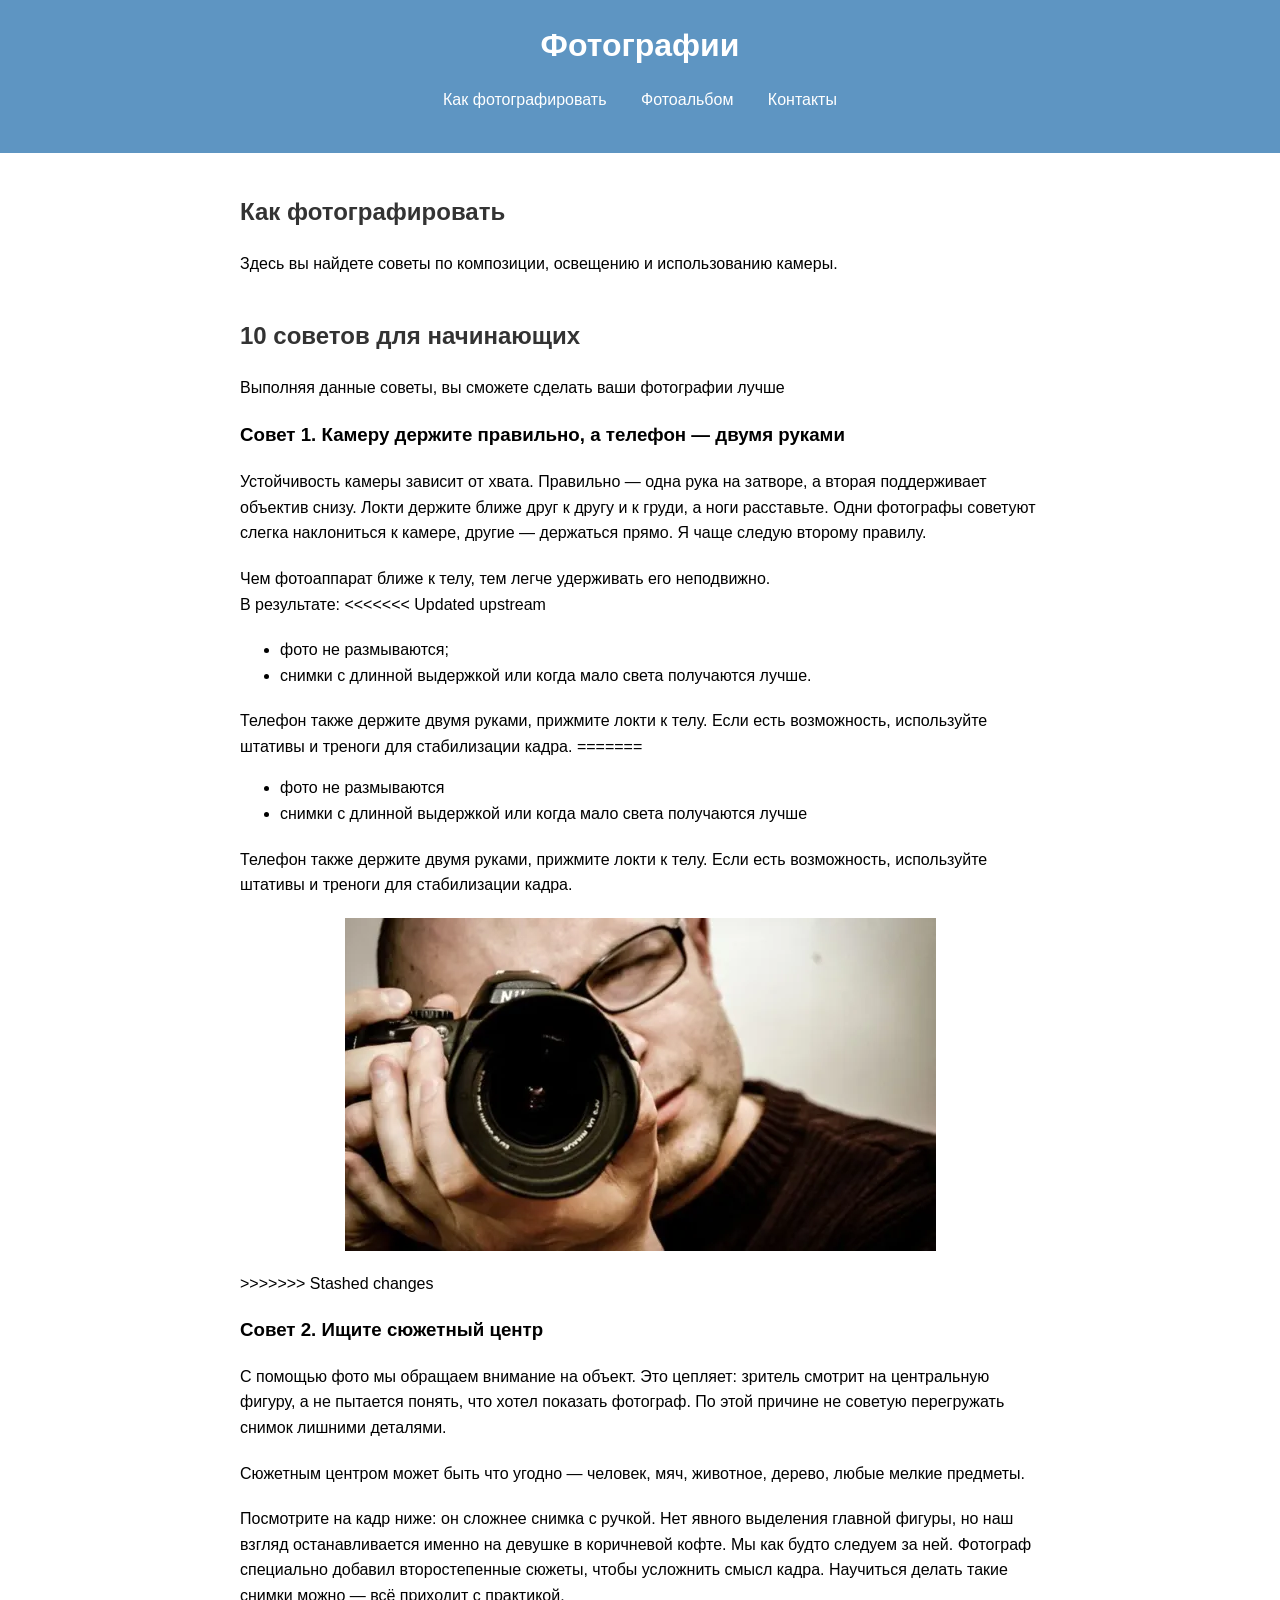
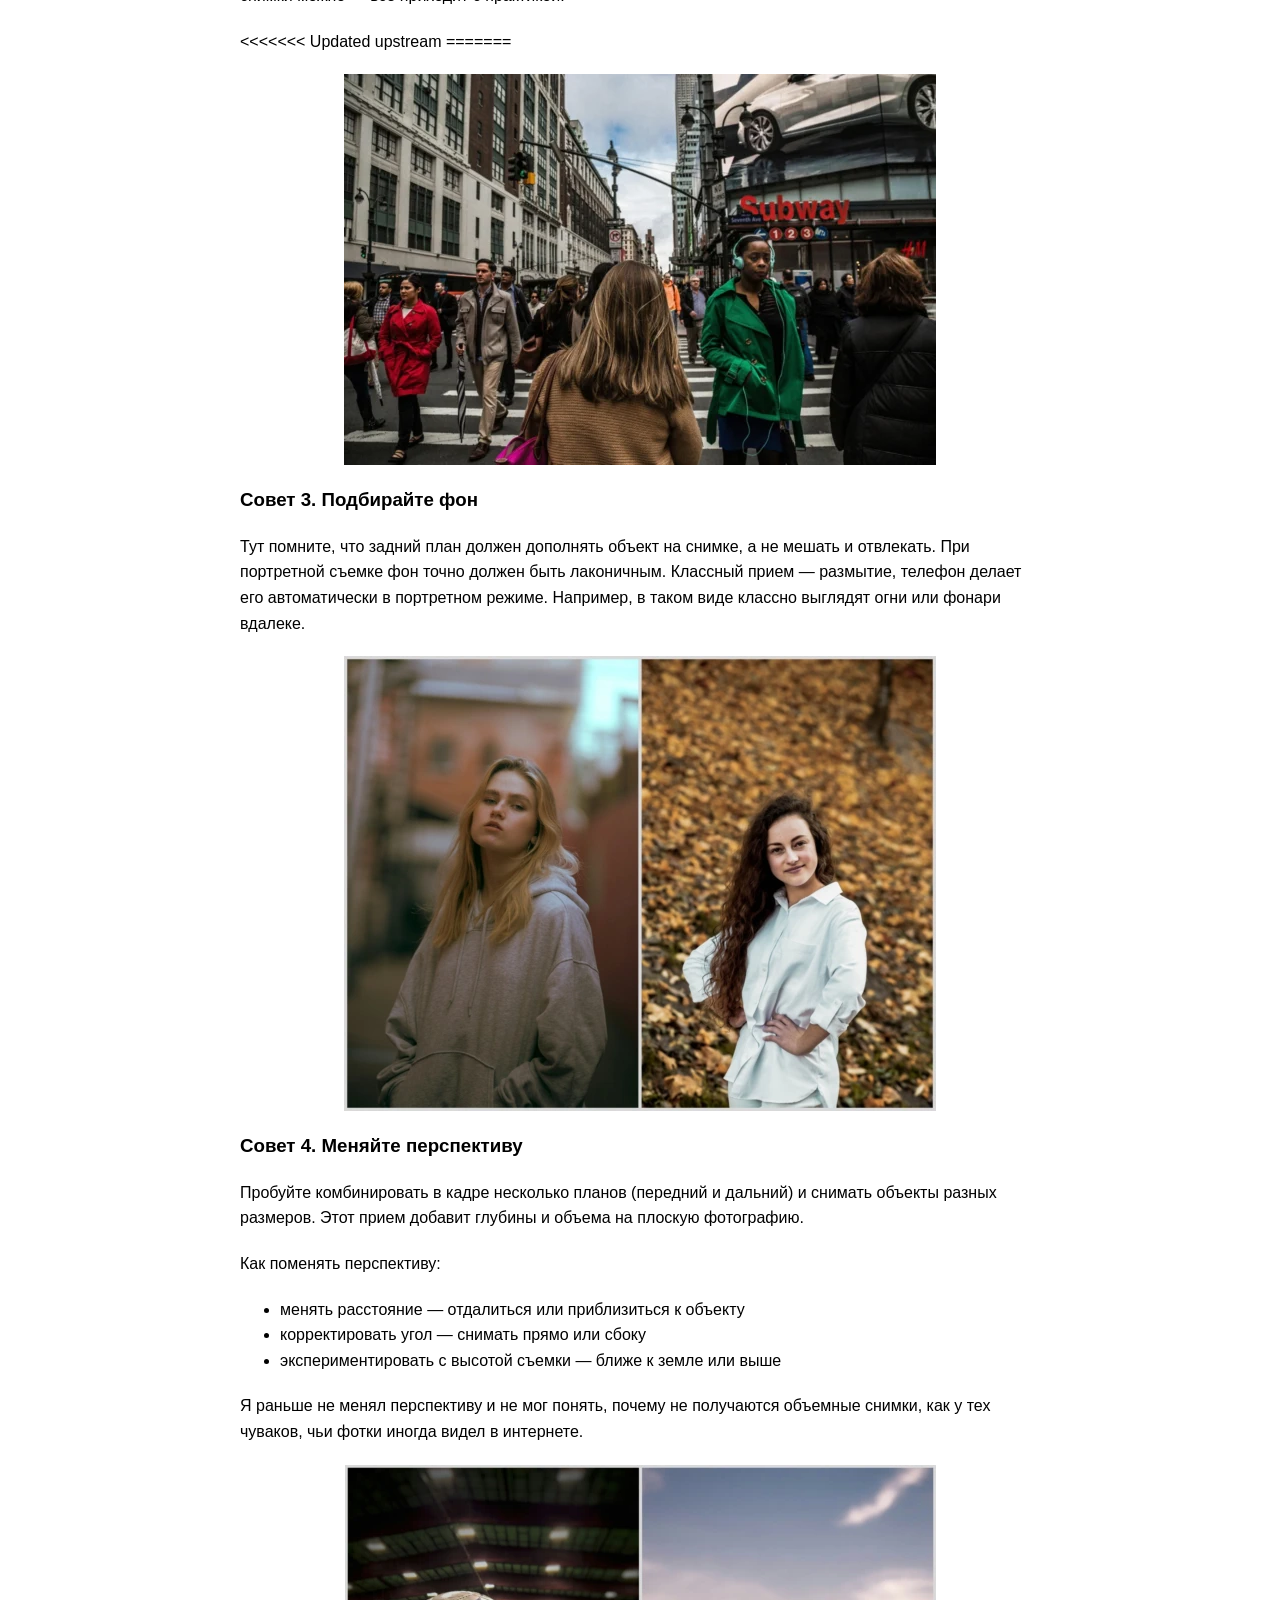
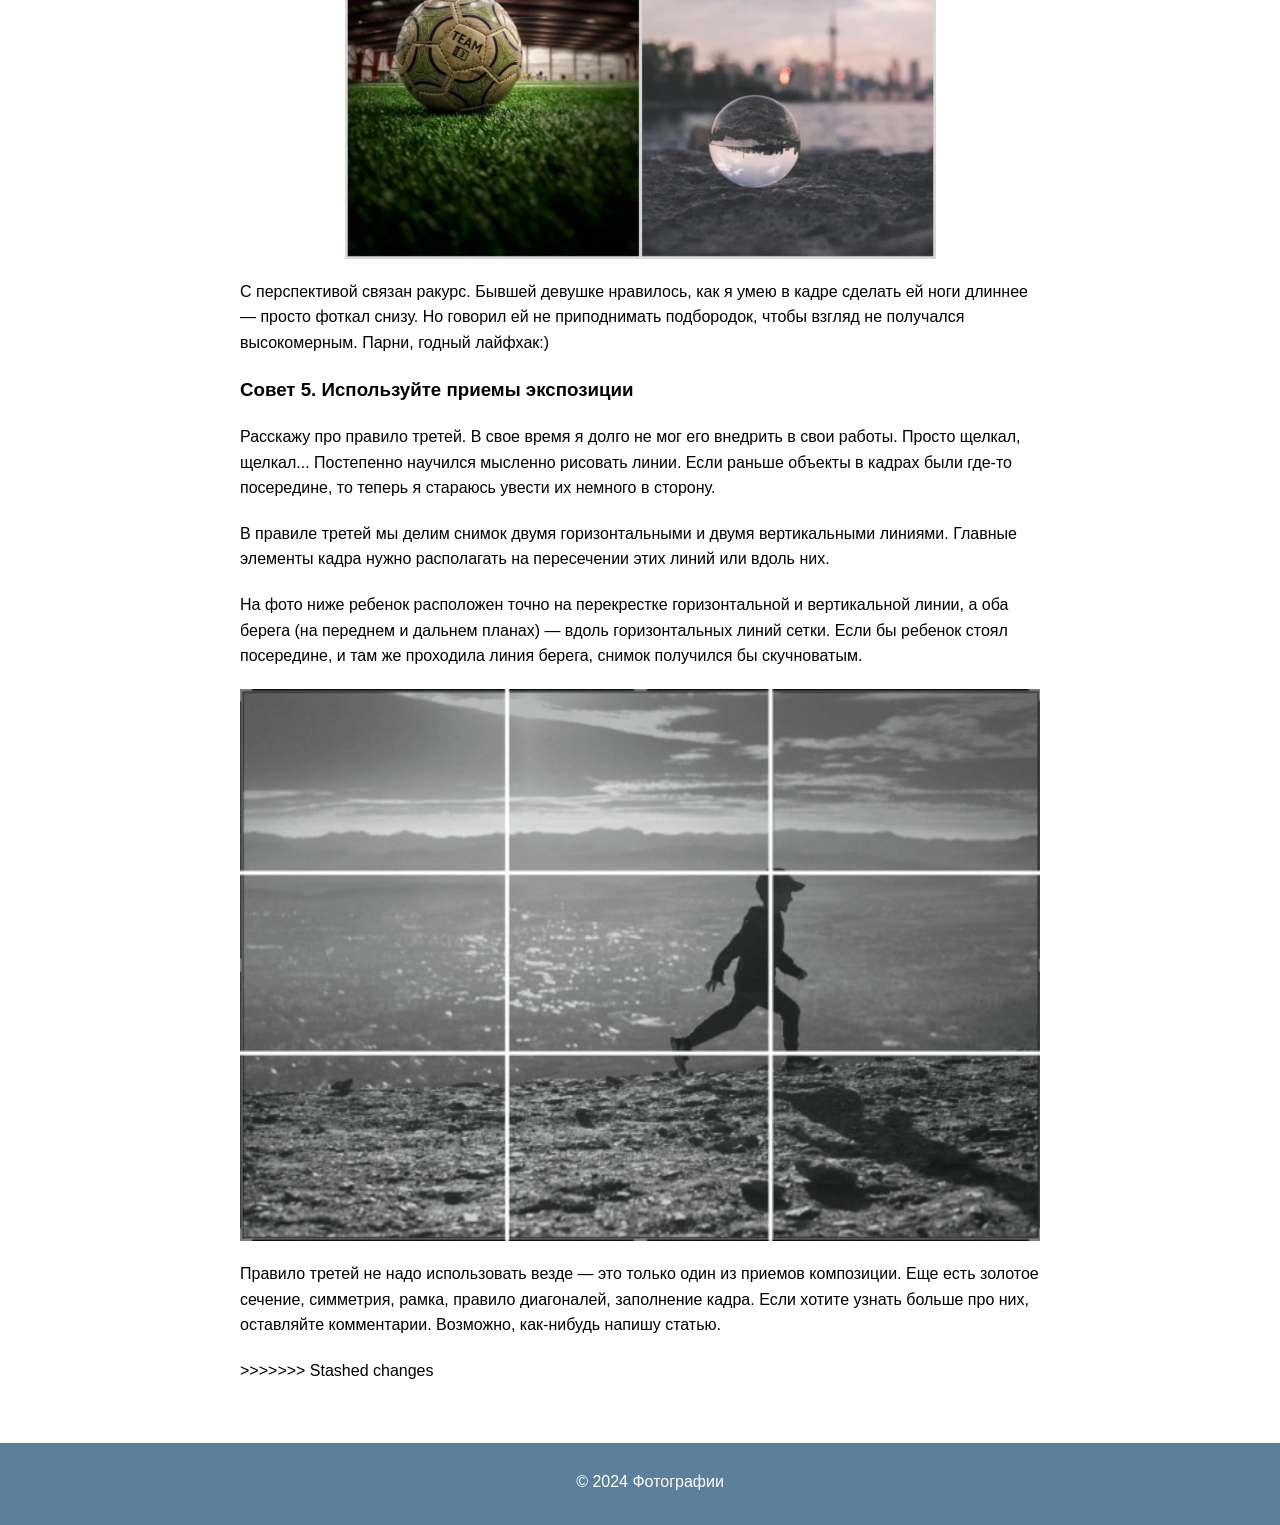
==== index.html @ bbebab8d "mnenevazhno" ====
<!DOCTYPE html>
<html lang="ru">
<head>
    <meta charset="UTF-8">
    <meta name="viewport" content="width=device-width, initial-scale=1.0">
    <title>Как фотографировать</title>
    <link rel="stylesheet" href="styles.css">
</head>
<body>
    <header>
        <h1>Фотографии</h1>
        <nav>
            <ul>
                <li><a href="index.html">Как фотографировать</a></li>
                <li><a href="photoalbum.html">Фотоальбом</a></li>
                <li><a href="contacts.html">Контакты</a></li>
            </ul>
        </nav>
    </header>
    <main>
        <section>
            <h2>Как фотографировать</h2>
            <p>Здесь вы найдете советы по композиции, освещению и использованию камеры.</p>
        </section>
        <section>
            <h2>10 советов для начинающих</h2>
            <p>Выполняя данные советы, вы сможете сделать ваши фотографии лучше</p>
            <h3>Совет 1. Камеру держите правильно, а телефон — двумя руками</h3>
            <p>Устойчивость камеры зависит от хвата. Правильно — одна рука на затворе, а вторая поддерживает объектив снизу. Локти держите ближе друг к другу и к груди, а ноги расставьте. Одни фотографы советуют слегка наклониться к камере, другие — держаться прямо. Я чаще следую второму правилу.</p>
            <p>Чем фотоаппарат ближе к телу, тем легче удерживать его неподвижно.
                <br>В результате:
<<<<<<< Updated upstream
            <ul><li>фото не размываются;</li>
                <li>снимки с длинной выдержкой или когда мало света получаются лучше.</li></ul>
                Телефон также держите двумя руками, прижмите локти к телу. Если есть возможность, используйте штативы и треноги для стабилизации кадра.
=======
            <ul>
                <li>фото не размываются</li>
                <li>снимки с длинной выдержкой или когда мало света получаются лучше</li>
            </ul>
            <p>Телефон также держите двумя руками, прижмите локти к телу. Если есть возможность, используйте штативы и треноги для стабилизации кадра.</p>
            <img src="img\advice1.webp" alt="фото 1">

>>>>>>> Stashed changes
            <h3>Совет 2. Ищите сюжетный центр</h3>
            <p>С помощью фото мы обращаем внимание на объект. Это цепляет: зритель смотрит на центральную фигуру, а не пытается понять, что хотел показать фотограф. По этой причине не советую перегружать снимок лишними деталями.</p>
            <p>Сюжетным центром может быть что угодно — человек, мяч, животное, дерево, любые мелкие предметы.</p>
            <p>Посмотрите на кадр ниже: он сложнее снимка с ручкой. Нет явного выделения главной фигуры, но наш взгляд останавливается именно на девушке в коричневой кофте. Мы как будто следуем за ней. Фотограф специально добавил второстепенные сюжеты, чтобы усложнить смысл кадра. Научиться делать такие снимки можно — всё приходит с практикой.</p>
<<<<<<< Updated upstream
=======
            <img src="img\advice2(2).webp" alt="фото 2(2)">

            <h3>Совет 3. Подбирайте фон</h3>
            <p>Тут помните, что задний план должен дополнять объект на снимке, а не мешать и отвлекать. При портретной съемке фон точно должен быть лаконичным. Классный прием — размытие, телефон делает его автоматически в портретном режиме. Например, в таком виде классно выглядят огни или фонари вдалеке.</p>
            <img src="img\advice3.webp" alt="фото 3">

            <h3>Совет 4. Меняйте перспективу</h3>
            <p>Пробуйте комбинировать в кадре несколько планов (передний и дальний) и снимать объекты разных размеров. Этот прием добавит глубины и объема на плоскую фотографию.</p>
            <p>Как поменять перспективу:</p>
            <ul>
                <li>менять расстояние — отдалиться или приблизиться к объекту</li>
                <li>корректировать угол — снимать прямо или сбоку</li>
                <li>экспериментировать с высотой съемки — ближе к земле или выше</li>
            </ul>
            <p>Я раньше не менял перспективу и не мог понять, почему не получаются объемные снимки, как у тех чуваков, чьи фотки иногда видел в интернете.</p>
            <img src="img\advice4.webp" alt="фото 4">
            <p>С перспективой связан ракурс. Бывшей девушке нравилось, как я умею в кадре сделать ей ноги длиннее — просто фоткал снизу. Но говорил ей не приподнимать подбородок, чтобы взгляд не получался высокомерным. Парни, годный лайфхак:)</p>

            <h3>Совет 5. Используйте приемы экспозиции</h3>
            <p>Расскажу про правило третей. В свое время я долго не мог его внедрить в свои работы. Просто щелкал, щелкал... Постепенно научился мысленно рисовать линии. Если раньше объекты в кадрах были где-то посередине, то теперь я стараюсь увести их немного в сторону.</p>
            <p>В правиле третей мы делим снимок двумя горизонтальными и двумя вертикальными линиями. Главные элементы кадра нужно располагать на пересечении этих линий или вдоль них.</p>
            <p>На фото ниже ребенок расположен точно на перекрестке горизонтальной и вертикальной линии, а оба берега (на переднем и дальнем планах) — вдоль горизонтальных линий сетки. Если бы ребенок стоял посередине, и там же проходила линия берега, снимок получился бы скучноватым.</p>
            <img src="img\advice5.webp" alt="фото 5" style="width:100%">
            <p>Правило третей не надо использовать везде — это только один из приемов композиции. Еще есть золотое сечение, симметрия, рамка, правило диагоналей, заполнение кадра. Если хотите узнать больше про них, оставляйте комментарии. Возможно, как-нибудь напишу статью.</p>
>>>>>>> Stashed changes
        </section>
    </main>
    <footer>
        <p>&copy; 2024 Фотографии</p>
    </footer>
    <noscript>
        <p>Пожалуйста, включите JavaScript для полной функциональности сайта.</p>
    </noscript>
</body>
</html>
---- styles.css ----
/* styles.css */

/* Общие стили */
body {
    font-family: Arial, sans-serif;
    line-height: 1.6;
    margin: 0;
    padding: 0;
}

header {
    background-color: #5e95c2;
    color: #fff;
    padding: 20px;
    text-align: center;
}

header h1 {
    margin: 0;
}

nav ul {
    list-style: disc;
    padding: 0;
}

nav ul li {
    display: inline;
    margin: 0 15px;
}

nav ul li a {
    color: #fff;
    text-decoration: none;
}

main {
    padding: 20px;
    max-width: 800px;
    margin: 0 auto;
}

section {
    margin-bottom: 40px;
}

h2 {
    color: #333;
}

p {
    margin-bottom: 20px;
}

ul {
    list-style: disc;
    margin-bottom: 20px;
}

img {
    display: block;
    margin: 20px auto;
    max-width: 100%;
    height: auto;
}

footer {
    background-color: #5c7f9c;
    color: #fff;
    padding: 10px;
    text-align: center;
<<<<<<< Updated upstream
=======
    position: relative;
    bottom: 0;
    width: 100%;
    margin-top: auto;
>>>>>>> Stashed changes
}

/* Стили для страницы "Фотоальбом" */
.photo-gallery {
    display: flex;
    flex-wrap: wrap;
}

.photo-gallery img {
    width: 30%;
    margin: 1.66%;
    float: left; /* Использование float */
}

/* Адаптивные стили */
@media (max-width: 768px) {
        header {
        padding: 5px 0;
    }

    nav ul li {
        display: block;
        margin: 10px 0;
    }

    main {
        padding: 10px;
    }

    section {
        margin-bottom: 20px;
    }

    img {
        margin: 10px auto;
    }

    .photo-gallery img {
        width: 48%;
        margin: 1%;
    }
}

@media (max-width: 480px) {
    .photo-gallery img {
        width: 100%;
        margin: 0;
    }
}
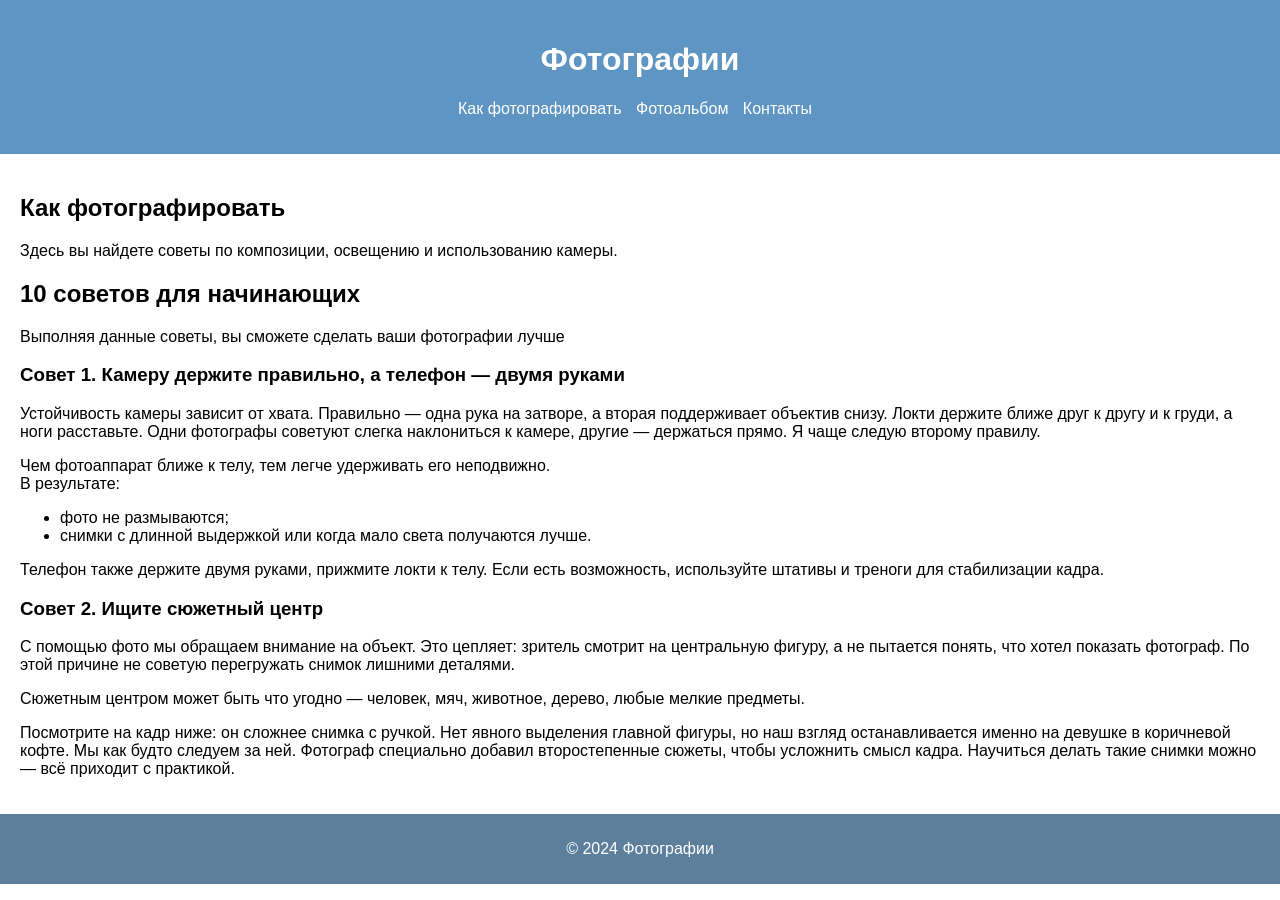
==== commit 2ae4e5cb: "Merge branch 'main2' of https://github.com/mooon33/webdz into main2" ====
--- a/index.html
+++ b/index.html
@@ -29,50 +29,13 @@
             <p>Устойчивость камеры зависит от хвата. Правильно — одна рука на затворе, а вторая поддерживает объектив снизу. Локти держите ближе друг к другу и к груди, а ноги расставьте. Одни фотографы советуют слегка наклониться к камере, другие — держаться прямо. Я чаще следую второму правилу.</p>
             <p>Чем фотоаппарат ближе к телу, тем легче удерживать его неподвижно.
                 <br>В результате:
-<<<<<<< Updated upstream
             <ul><li>фото не размываются;</li>
                 <li>снимки с длинной выдержкой или когда мало света получаются лучше.</li></ul>
                 Телефон также держите двумя руками, прижмите локти к телу. Если есть возможность, используйте штативы и треноги для стабилизации кадра.
-=======
-            <ul>
-                <li>фото не размываются</li>
-                <li>снимки с длинной выдержкой или когда мало света получаются лучше</li>
-            </ul>
-            <p>Телефон также держите двумя руками, прижмите локти к телу. Если есть возможность, используйте штативы и треноги для стабилизации кадра.</p>
-            <img src="img\advice1.webp" alt="фото 1">
-
->>>>>>> Stashed changes
             <h3>Совет 2. Ищите сюжетный центр</h3>
             <p>С помощью фото мы обращаем внимание на объект. Это цепляет: зритель смотрит на центральную фигуру, а не пытается понять, что хотел показать фотограф. По этой причине не советую перегружать снимок лишними деталями.</p>
             <p>Сюжетным центром может быть что угодно — человек, мяч, животное, дерево, любые мелкие предметы.</p>
             <p>Посмотрите на кадр ниже: он сложнее снимка с ручкой. Нет явного выделения главной фигуры, но наш взгляд останавливается именно на девушке в коричневой кофте. Мы как будто следуем за ней. Фотограф специально добавил второстепенные сюжеты, чтобы усложнить смысл кадра. Научиться делать такие снимки можно — всё приходит с практикой.</p>
-<<<<<<< Updated upstream
-=======
-            <img src="img\advice2(2).webp" alt="фото 2(2)">
-
-            <h3>Совет 3. Подбирайте фон</h3>
-            <p>Тут помните, что задний план должен дополнять объект на снимке, а не мешать и отвлекать. При портретной съемке фон точно должен быть лаконичным. Классный прием — размытие, телефон делает его автоматически в портретном режиме. Например, в таком виде классно выглядят огни или фонари вдалеке.</p>
-            <img src="img\advice3.webp" alt="фото 3">
-
-            <h3>Совет 4. Меняйте перспективу</h3>
-            <p>Пробуйте комбинировать в кадре несколько планов (передний и дальний) и снимать объекты разных размеров. Этот прием добавит глубины и объема на плоскую фотографию.</p>
-            <p>Как поменять перспективу:</p>
-            <ul>
-                <li>менять расстояние — отдалиться или приблизиться к объекту</li>
-                <li>корректировать угол — снимать прямо или сбоку</li>
-                <li>экспериментировать с высотой съемки — ближе к земле или выше</li>
-            </ul>
-            <p>Я раньше не менял перспективу и не мог понять, почему не получаются объемные снимки, как у тех чуваков, чьи фотки иногда видел в интернете.</p>
-            <img src="img\advice4.webp" alt="фото 4">
-            <p>С перспективой связан ракурс. Бывшей девушке нравилось, как я умею в кадре сделать ей ноги длиннее — просто фоткал снизу. Но говорил ей не приподнимать подбородок, чтобы взгляд не получался высокомерным. Парни, годный лайфхак:)</p>
-
-            <h3>Совет 5. Используйте приемы экспозиции</h3>
-            <p>Расскажу про правило третей. В свое время я долго не мог его внедрить в свои работы. Просто щелкал, щелкал... Постепенно научился мысленно рисовать линии. Если раньше объекты в кадрах были где-то посередине, то теперь я стараюсь увести их немного в сторону.</p>
-            <p>В правиле третей мы делим снимок двумя горизонтальными и двумя вертикальными линиями. Главные элементы кадра нужно располагать на пересечении этих линий или вдоль них.</p>
-            <p>На фото ниже ребенок расположен точно на перекрестке горизонтальной и вертикальной линии, а оба берега (на переднем и дальнем планах) — вдоль горизонтальных линий сетки. Если бы ребенок стоял посередине, и там же проходила линия берега, снимок получился бы скучноватым.</p>
-            <img src="img\advice5.webp" alt="фото 5" style="width:100%">
-            <p>Правило третей не надо использовать везде — это только один из приемов композиции. Еще есть золотое сечение, симметрия, рамка, правило диагоналей, заполнение кадра. Если хотите узнать больше про них, оставляйте комментарии. Возможно, как-нибудь напишу статью.</p>
->>>>>>> Stashed changes
         </section>
     </main>
     <footer>
--- a/styles.css
+++ b/styles.css
@@ -3,7 +3,6 @@
 /* Общие стили */
 body {
     font-family: Arial, sans-serif;
-    line-height: 1.6;
     margin: 0;
     padding: 0;
 }
@@ -15,10 +14,6 @@
     text-align: center;
 }
 
-header h1 {
-    margin: 0;
-}
-
 nav ul {
     list-style: disc;
     padding: 0;
@@ -26,7 +21,7 @@
 
 nav ul li {
     display: inline;
-    margin: 0 15px;
+    margin-right: 10px;
 }
 
 nav ul li a {
@@ -36,32 +31,6 @@
 
 main {
     padding: 20px;
-    max-width: 800px;
-    margin: 0 auto;
-}
-
-section {
-    margin-bottom: 40px;
-}
-
-h2 {
-    color: #333;
-}
-
-p {
-    margin-bottom: 20px;
-}
-
-ul {
-    list-style: disc;
-    margin-bottom: 20px;
-}
-
-img {
-    display: block;
-    margin: 20px auto;
-    max-width: 100%;
-    height: auto;
 }
 
 footer {
@@ -69,13 +38,19 @@
     color: #fff;
     padding: 10px;
     text-align: center;
-<<<<<<< Updated upstream
-=======
-    position: relative;
-    bottom: 0;
-    width: 100%;
-    margin-top: auto;
->>>>>>> Stashed changes
+}
+
+/* Стили для страницы "Как фотографировать" */
+.composition-tips {
+    /* Добавьте стили для блока с советами по композиции */
+}
+
+.lighting-tips {
+    /* Добавьте стили для блока с советами по освещению */
+}
+
+.camera-tips {
+    /* Добавьте стили для блока с советами по использованию камеры */
 }
 
 /* Стили для страницы "Фотоальбом" */
@@ -90,29 +65,13 @@
     float: left; /* Использование float */
 }
 
+/* Стили для страницы "Контакты" */
+.contact-form {
+    /* Добавьте стили для формы контактов */
+}
+
 /* Адаптивные стили */
 @media (max-width: 768px) {
-        header {
-        padding: 5px 0;
-    }
-
-    nav ul li {
-        display: block;
-        margin: 10px 0;
-    }
-
-    main {
-        padding: 10px;
-    }
-
-    section {
-        margin-bottom: 20px;
-    }
-
-    img {
-        margin: 10px auto;
-    }
-
     .photo-gallery img {
         width: 48%;
         margin: 1%;
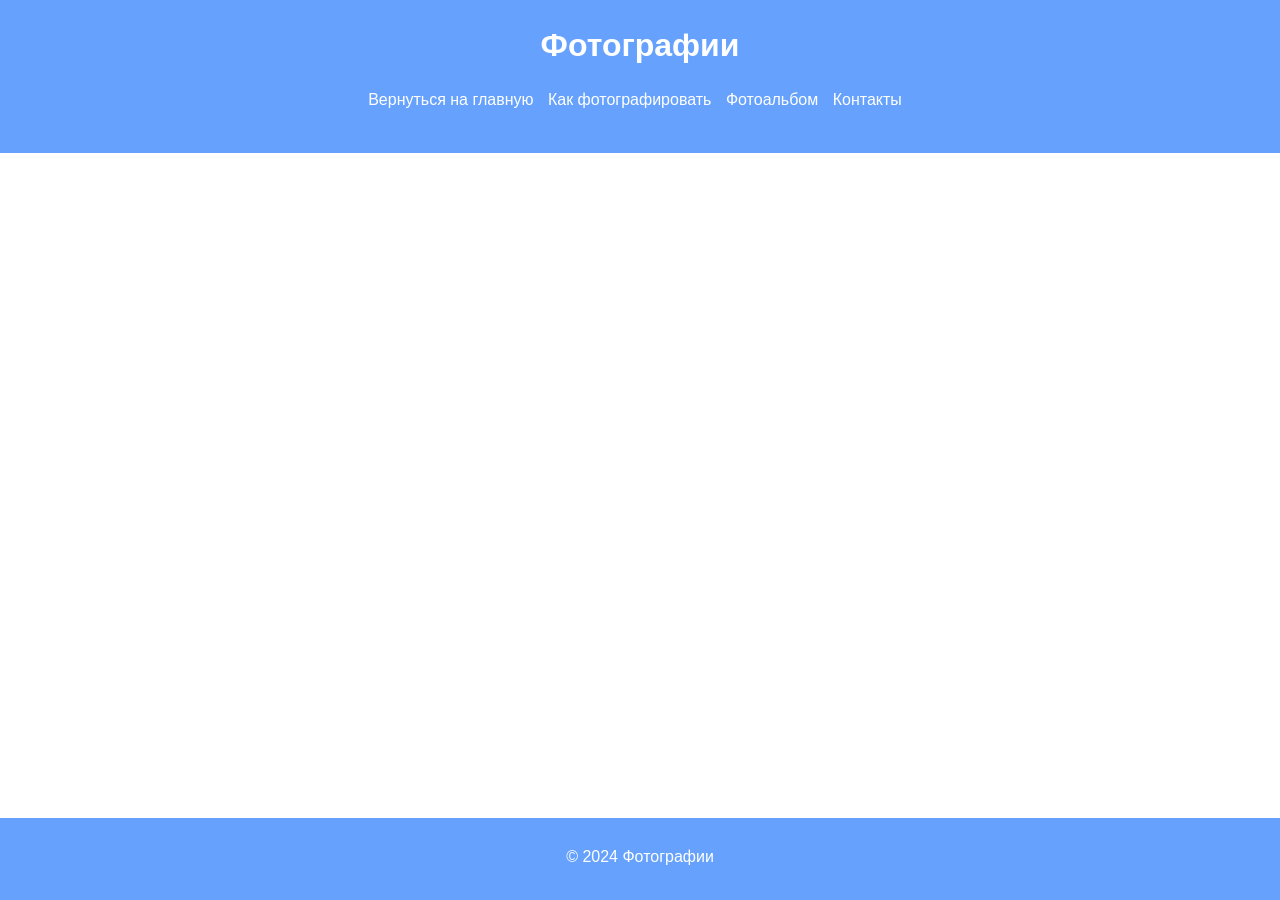
==== commit 092b95e0: "бары в пузике" ====
--- a/index.html
+++ b/index.html
@@ -5,44 +5,28 @@
     <meta name="viewport" content="width=device-width, initial-scale=1.0">
     <title>Как фотографировать</title>
     <link rel="stylesheet" href="styles.css">
+    <link rel="icon" type="image\png" href="img\icon.png">
 </head>
 <body>
     <header>
         <h1>Фотографии</h1>
         <nav>
             <ul>
-                <li><a href="index.html">Как фотографировать</a></li>
+                <li><a href="index.html">Вернуться на главную</a></li>
+                <li><a href="guide.html">Как фотографировать</a></li>
                 <li><a href="photoalbum.html">Фотоальбом</a></li>
                 <li><a href="contacts.html">Контакты</a></li>
             </ul>
         </nav>
     </header>
     <main>
-        <section>
-            <h2>Как фотографировать</h2>
-            <p>Здесь вы найдете советы по композиции, освещению и использованию камеры.</p>
-        </section>
-        <section>
-            <h2>10 советов для начинающих</h2>
-            <p>Выполняя данные советы, вы сможете сделать ваши фотографии лучше</p>
-            <h3>Совет 1. Камеру держите правильно, а телефон — двумя руками</h3>
-            <p>Устойчивость камеры зависит от хвата. Правильно — одна рука на затворе, а вторая поддерживает объектив снизу. Локти держите ближе друг к другу и к груди, а ноги расставьте. Одни фотографы советуют слегка наклониться к камере, другие — держаться прямо. Я чаще следую второму правилу.</p>
-            <p>Чем фотоаппарат ближе к телу, тем легче удерживать его неподвижно.
-                <br>В результате:
-            <ul><li>фото не размываются;</li>
-                <li>снимки с длинной выдержкой или когда мало света получаются лучше.</li></ul>
-                Телефон также держите двумя руками, прижмите локти к телу. Если есть возможность, используйте штативы и треноги для стабилизации кадра.
-            <h3>Совет 2. Ищите сюжетный центр</h3>
-            <p>С помощью фото мы обращаем внимание на объект. Это цепляет: зритель смотрит на центральную фигуру, а не пытается понять, что хотел показать фотограф. По этой причине не советую перегружать снимок лишними деталями.</p>
-            <p>Сюжетным центром может быть что угодно — человек, мяч, животное, дерево, любые мелкие предметы.</p>
-            <p>Посмотрите на кадр ниже: он сложнее снимка с ручкой. Нет явного выделения главной фигуры, но наш взгляд останавливается именно на девушке в коричневой кофте. Мы как будто следуем за ней. Фотограф специально добавил второстепенные сюжеты, чтобы усложнить смысл кадра. Научиться делать такие снимки можно — всё приходит с практикой.</p>
-        </section>
+        
     </main>
     <footer>
         <p>&copy; 2024 Фотографии</p>
     </footer>
     <noscript>
-        <p>Пожалуйста, включите JavaScript для полной функциональности сайта.</p>
+        <p>Пожалуйста, включите JavaScript</p>
     </noscript>
 </body>
 </html>
--- a/styles.css
+++ b/styles.css
@@ -1,19 +1,25 @@
-/* styles.css */
-
-/* Общие стили */
+
 body {
     font-family: Arial, sans-serif;
+    line-height: 1.6;
     margin: 0;
     padding: 0;
+    display: flex;
+    flex-direction: column;
+    min-height: 100vh;
 }
 
 header {
-    background-color: #5e95c2;
+    background-color: #66a2fd;
     color: #fff;
     padding: 20px;
     text-align: center;
 }
 
+header h1 {
+    margin: 0;
+}
+
 nav ul {
     list-style: disc;
     padding: 0;
@@ -31,29 +37,43 @@
 
 main {
     padding: 20px;
+    max-width: 800px;
+    margin: 0 auto;
+}
+
+section {
+    margin-bottom: 40px;
+}
+
+h2 {
+    color: #333;
+}
+
+p {
+    margin-bottom: 20px;
+}
+
+ul {
+    list-style: disc;
+    margin-bottom: 20px;
+}
+
+img {
+    display: block;
+    margin: 20px auto;
+    max-width: 100%;
+    height: auto;
 }
 
 footer {
-    background-color: #5c7f9c;
+    background-color: #66a2fd;
     color: #fff;
     padding: 10px;
     text-align: center;
-}
-
-/* Стили для страницы "Как фотографировать" */
-.composition-tips {
-    /* Добавьте стили для блока с советами по композиции */
-}
-
-.lighting-tips {
-    /* Добавьте стили для блока с советами по освещению */
-}
-
-.camera-tips {
-    /* Добавьте стили для блока с советами по использованию камеры */
-}
-
-/* Стили для страницы "Фотоальбом" */
+    bottom: 0;
+    position: relative;
+    margin-top: auto;
+}
 .photo-gallery {
     display: flex;
     flex-wrap: wrap;
@@ -62,16 +82,31 @@
 .photo-gallery img {
     width: 30%;
     margin: 1.66%;
-    float: left; /* Использование float */
-}
-
-/* Стили для страницы "Контакты" */
-.contact-form {
-    /* Добавьте стили для формы контактов */
-}
-
-/* Адаптивные стили */
+    float: left; 
+}
+
 @media (max-width: 768px) {
+    header {
+        padding: 5px 0;
+    }
+
+    nav ul li {
+        display: block;
+        margin: 10px 0;
+    }
+
+    main {
+        padding: 10px;
+    }
+
+    section {
+        margin-bottom: 20px;
+    }
+
+    img {
+        margin: 10px auto;
+    }
+
     .photo-gallery img {
         width: 48%;
         margin: 1%;
@@ -83,4 +118,91 @@
         width: 100%;
         margin: 0;
     }
+}
+* {box-sizing: border-box}
+body {
+    font-family: Verdana, sans-serif;
+    margin:0;
+}
+.mySlides {display: none}
+img {vertical-align: middle;}
+.slideshow-container {
+    max-width: 1000px;
+    position: relative;
+    margin: auto;
+}
+
+.prev, .next {
+    cursor: pointer;
+    position: absolute;
+    top: 50%;
+    width: auto;
+    padding: 16px;
+    margin-top: -22px;
+    color: white;
+    font-weight: bold;
+    font-size: 18px;
+    transition: 0.6s ease;
+    border-radius: 0 3px 3px 0;
+    user-select: none;
+}
+
+.next {
+    right: 0;
+    border-radius: 3px 0 0 3px;
+}
+
+.prev:hover, .next:hover {
+    background-color: rgba(0,0,0,0.8);
+}
+
+.text {
+    color: #ffffff;
+    font-size: 15px;
+    padding: 8px 12px;
+    position: absolute;
+    bottom: 8px;
+    width: 100%;
+    text-align: center;
+}
+
+.numbertext {
+    color: #ffffff;
+    font-size: 12px;
+    padding: 8px 12px;
+    position: absolute;
+    top: 0;
+}
+
+.dot {
+    cursor: pointer;
+    height: 15px;
+    width: 15px;
+    margin: 0 2px;
+    background-color: #999999;
+    border-radius: 50%;
+    display: inline-block;
+    transition: background-color 0.6s ease;
+}
+.active, .dot:hover {
+    background-color: #111111;
+}
+
+.fade {
+    -webkit-animation-name: fade;
+    -webkit-animation-duration: 1.5s;
+    animation-name: fade;
+    animation-duration: 1.5s;
+}
+@-webkit-keyframes fade {
+    from {opacity: .4} 
+    to {opacity: 1}
+}
+@keyframes fade {
+    from {opacity: .4} 
+    to {opacity: 1}
+}
+
+@media only screen and (max-width: 300px) {
+    .prev, .next,.text {font-size: 11px}
 }
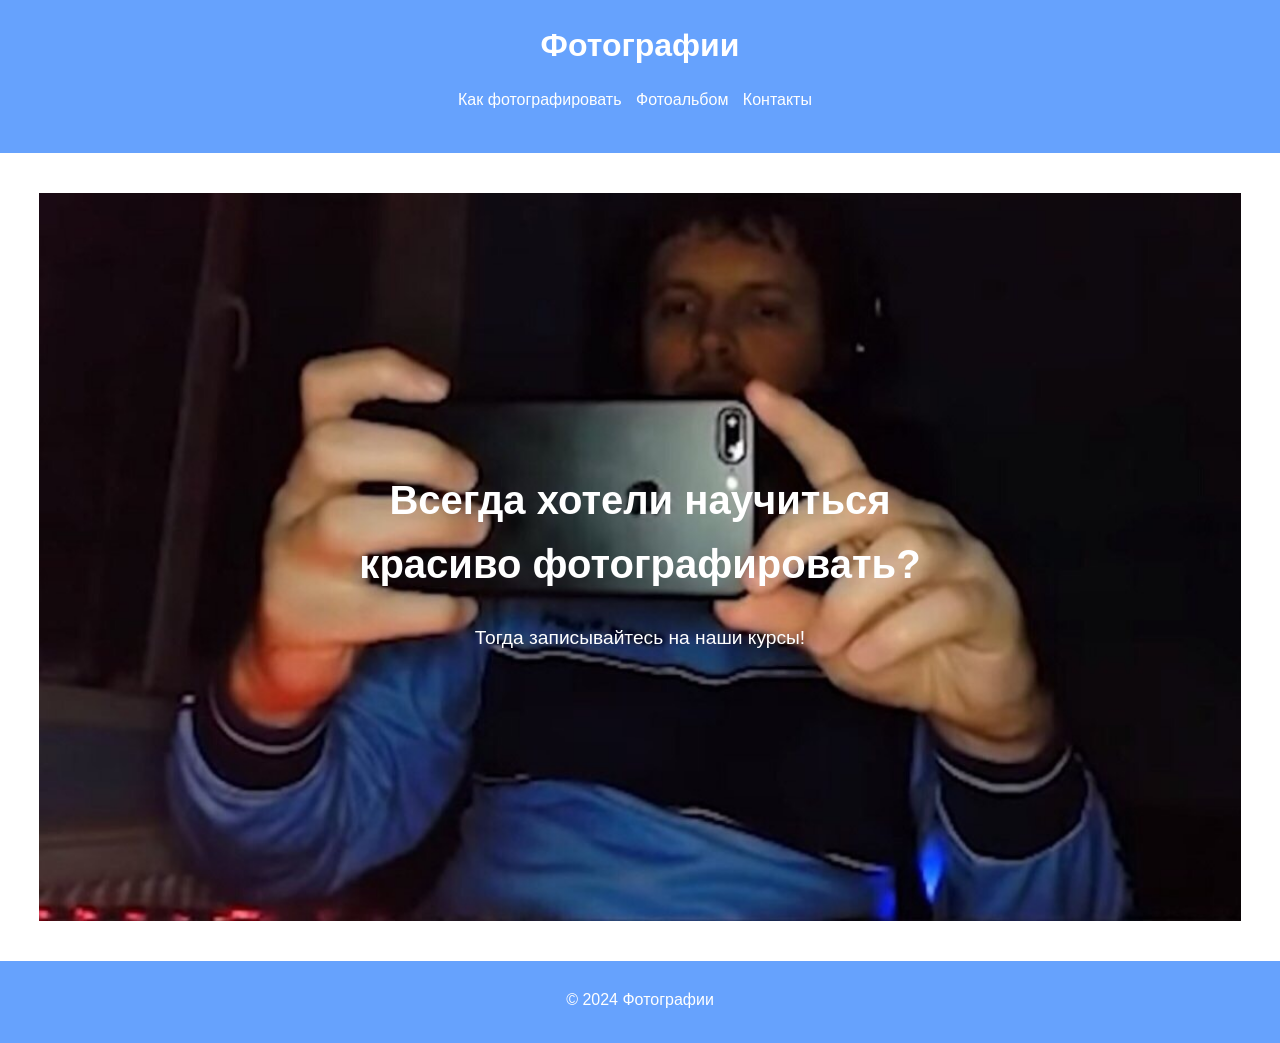
==== commit 19744799: "ya_ustal_bos" ====
--- a/index.html
+++ b/index.html
@@ -3,24 +3,28 @@
 <head>
     <meta charset="UTF-8">
     <meta name="viewport" content="width=device-width, initial-scale=1.0">
-    <title>Как фотографировать</title>
+    <title>Фотоальбом</title>
     <link rel="stylesheet" href="styles.css">
-    <link rel="icon" type="image\png" href="img\icon.png">
 </head>
 <body>
     <header>
         <h1>Фотографии</h1>
         <nav>
             <ul>
-                <li><a href="index.html">Вернуться на главную</a></li>
-                <li><a href="guide.html">Как фотографировать</a></li>
+                <li><a href="index.html">Как фотографировать</a></li>
                 <li><a href="photoalbum.html">Фотоальбом</a></li>
                 <li><a href="contacts.html">Контакты</a></li>
             </ul>
         </nav>
     </header>
     <main>
-        
+        <div class="hero">
+            <img src="img/main_photo.jpg" alt="главное фото">
+            <div class="hero-text">
+                <h1>Всегда хотели научиться красиво фотографировать?</h1>
+                <p>Тогда записывайтесь на наши курсы!</p>
+            </div>
+        </div>
     </main>
     <footer>
         <p>&copy; 2024 Фотографии</p>
@@ -28,5 +32,4 @@
     <noscript>
         <p>Пожалуйста, включите JavaScript</p>
     </noscript>
-</body>
-</html>
+</body>
--- a/styles.css
+++ b/styles.css
@@ -37,8 +37,6 @@
 
 main {
     padding: 20px;
-    max-width: 800px;
-    margin: 0 auto;
 }
 
 section {
@@ -74,6 +72,33 @@
     position: relative;
     margin-top: auto;
 }
+
+.hero {
+    position: relative; /* Используем position для размещения текста поверх изображения */
+}
+
+.hero img {
+    width: 97%;
+    height: auto;
+}
+
+.hero-text {
+    position: absolute; /* Абсолютное позиционирование для текста */
+    top: 50%;
+    left: 50%;
+    transform: translate(-50%, -50%);
+    color: white;
+    text-align: center;
+}
+
+.hero-text h1 {
+    font-size: 2.5em;
+}
+
+.hero-text p {
+    font-size: 1.2em;
+}
+
 .photo-gallery {
     display: flex;
     flex-wrap: wrap;
@@ -203,6 +228,36 @@
     to {opacity: 1}
 }
 
-@media only screen and (max-width: 300px) {
+@media only screen and (max-width: 320px) {
     .prev, .next,.text {font-size: 11px}
+
+    .hero-text h1 {
+        font-size: 2em;
+    }
+
+    .hero-text p {
+        font-size: 1em;
+    }
+}
+
+@media only screen and (max-width: 480px) {
+
+    .hero-text h1 {
+        font-size: 2em;
+    }
+
+    .hero-text p {
+        font-size: 1em;
+    }
+}
+
+@media only screen and (max-width: 768px) {
+
+    .hero-text h1 {
+        font-size: 2em;
+    }
+
+    .hero-text p {
+        font-size: 1em;
+    }
 }
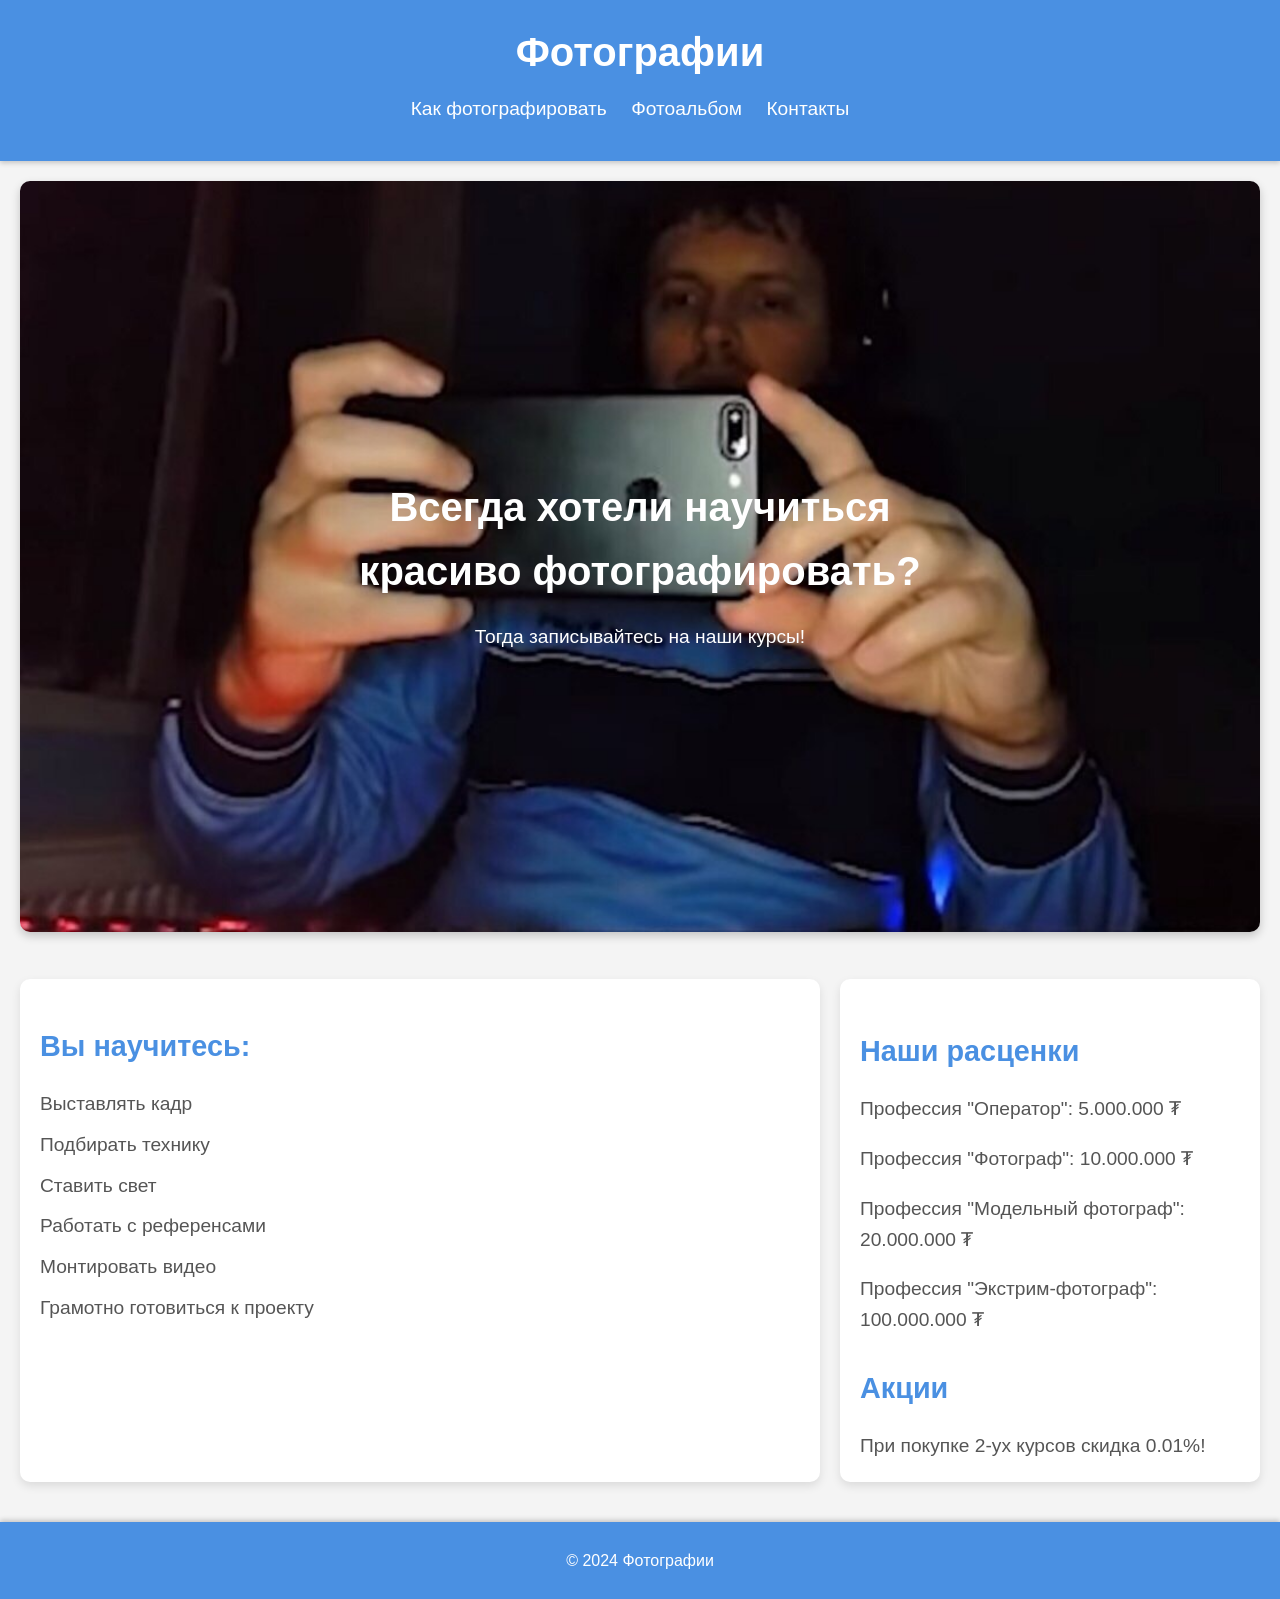
==== commit dd7537f7: "Govoryat zavyazyvaj i pal'chikom menya zazyvaet kakoj-to kazah Mne nravitsya ego pohot' No u nego pe" ====
--- a/index.html
+++ b/index.html
@@ -4,7 +4,7 @@
     <meta charset="UTF-8">
     <meta name="viewport" content="width=device-width, initial-scale=1.0">
     <title>Фотоальбом</title>
-    <link rel="stylesheet" href="styles.css">
+    <link rel="stylesheet" href="style_index.css">
 </head>
 <body>
     <header>
@@ -25,6 +25,29 @@
                 <p>Тогда записывайтесь на наши курсы!</p>
             </div>
         </div>
+        <div class="columns">
+            <article class="about">
+                <h2>Вы научитесь:</h2>
+                <ul>
+                    <li>Выставлять кадр</li>
+                    <li>Подбирать технику</li>
+                    <li>Ставить свет</li>
+                    <li>Работать с референсами</li>
+                    <li>Монтировать видео</li>
+                    <li>Грамотно готовиться к проекту</li>
+                </ul>
+            </article>
+
+            <aside class="sidebar">
+                <h3>Наши расценки</h3>
+                <p>Профессия "Оператор": 5.000.000 &#8366;</p>
+                <p>Профессия "Фотограф": 10.000.000 &#8366;</p>
+                <p>Профессия "Модельный фотограф": 20.000.000 &#8366;</p>
+                <p>Профессия "Экстрим-фотограф": 100.000.000 &#8366;</p>
+                <h3>Акции</h3>
+                <p>При покупке 2-ух курсов скидка 0.01%!</p>
+            </aside>
+        </div>
     </main>
     <footer>
         <p>&copy; 2024 Фотографии</p>
--- a/style_index.css
+++ b/style_index.css
@@ -0,0 +1,172 @@
+body {
+    font-family: 'Arial', sans-serif;
+    line-height: 1.6;
+    margin: 0;
+    padding: 0;
+    display: flex;
+    flex-direction: column;
+    min-height: 100vh;
+    background-color: #f4f4f4;
+    color: #333;
+}
+
+header {
+    background-color: #4a90e2;
+    color: #fff;
+    padding: 20px;
+    text-align: center;
+    box-shadow: 0 2px 5px rgba(0, 0, 0, 0.2);
+}
+
+header h1 {
+    margin: 0;
+    font-size: 2.5em;
+    font-weight: bold;
+}
+
+nav ul {
+    list-style: none;
+    padding: 0;
+    margin-top: 10px;
+}
+
+nav ul li {
+    display: inline;
+    margin-right: 20px;
+}
+
+nav ul li a {
+    color: #fff;
+    text-decoration: none;
+    font-size: 1.2em;
+    transition: color 0.3s ease;
+}
+
+nav ul li a:hover {
+    color: #ffcc00;
+}
+
+main {
+    padding: 20px;
+    flex: 1;
+}
+
+footer {
+    background-color: #4a90e2;
+    color: #fff;
+    padding: 10px;
+    text-align: center;
+    margin-top: auto;
+    box-shadow: 0 -2px 5px rgba(0, 0, 0, 0.2);
+}
+
+.hero {
+    position: relative;
+    margin-bottom: 40px;
+}
+
+.hero img {
+    width: 100%;
+    height: auto;
+    border-radius: 10px;
+    box-shadow: 0 4px 10px rgba(0, 0, 0, 0.2);
+}
+
+.hero-text {
+    position: absolute;
+    top: 50%;
+    left: 50%;
+    transform: translate(-50%, -50%);
+    color: white;
+    text-align: center;
+    padding: 20px;
+    border-radius: 10px;
+}
+
+.hero-text h1 {
+    font-size: 2.5em;
+    margin-bottom: 10px;
+}
+
+.hero-text p {
+    font-size: 1.2em;
+}
+
+.columns {
+    display: flex;
+    justify-content: space-between;
+    flex-wrap: wrap;
+}
+
+.about, .sidebar {
+    background-color: #fff;
+    padding: 20px;
+    border-radius: 10px;
+    box-shadow: 0 4px 10px rgba(0, 0, 0, 0.1);
+    margin-bottom: 20px;
+}
+
+.about {
+    flex: 2;
+    margin-right: 20px;
+}
+
+.sidebar {
+    flex: 1;
+}
+
+.about h2, .sidebar h3 {
+    color: #4a90e2;
+    font-size: 1.8em;
+    margin-bottom: 20px;
+}
+
+.about ul {
+    list-style: none;
+    padding: 0;
+}
+
+.about ul li {
+    margin-bottom: 10px;
+    font-size: 1.2em;
+    color: #555;
+}
+
+.sidebar p {
+    font-size: 1.2em;
+    color: #555;
+    margin-bottom: 10px;
+}
+
+.sidebar p:last-child {
+    margin-bottom: 0;
+}
+
+@media only screen and (max-width: 768px) {
+    .columns {
+        flex-direction: column;
+    }
+
+    .about, .sidebar {
+        flex: 1;
+        margin-right: 0;
+    }
+
+    .hero-text h1 {
+        font-size: 2em;
+    }
+
+    .hero-text p {
+        font-size: 1em;
+    }
+}
+
+@media only screen and (max-width: 480px) {
+    .hero-text h1 {
+        font-size: 1.5em;
+    }
+
+    .hero-text p {
+        font-size: 0.9em;
+    }
+}
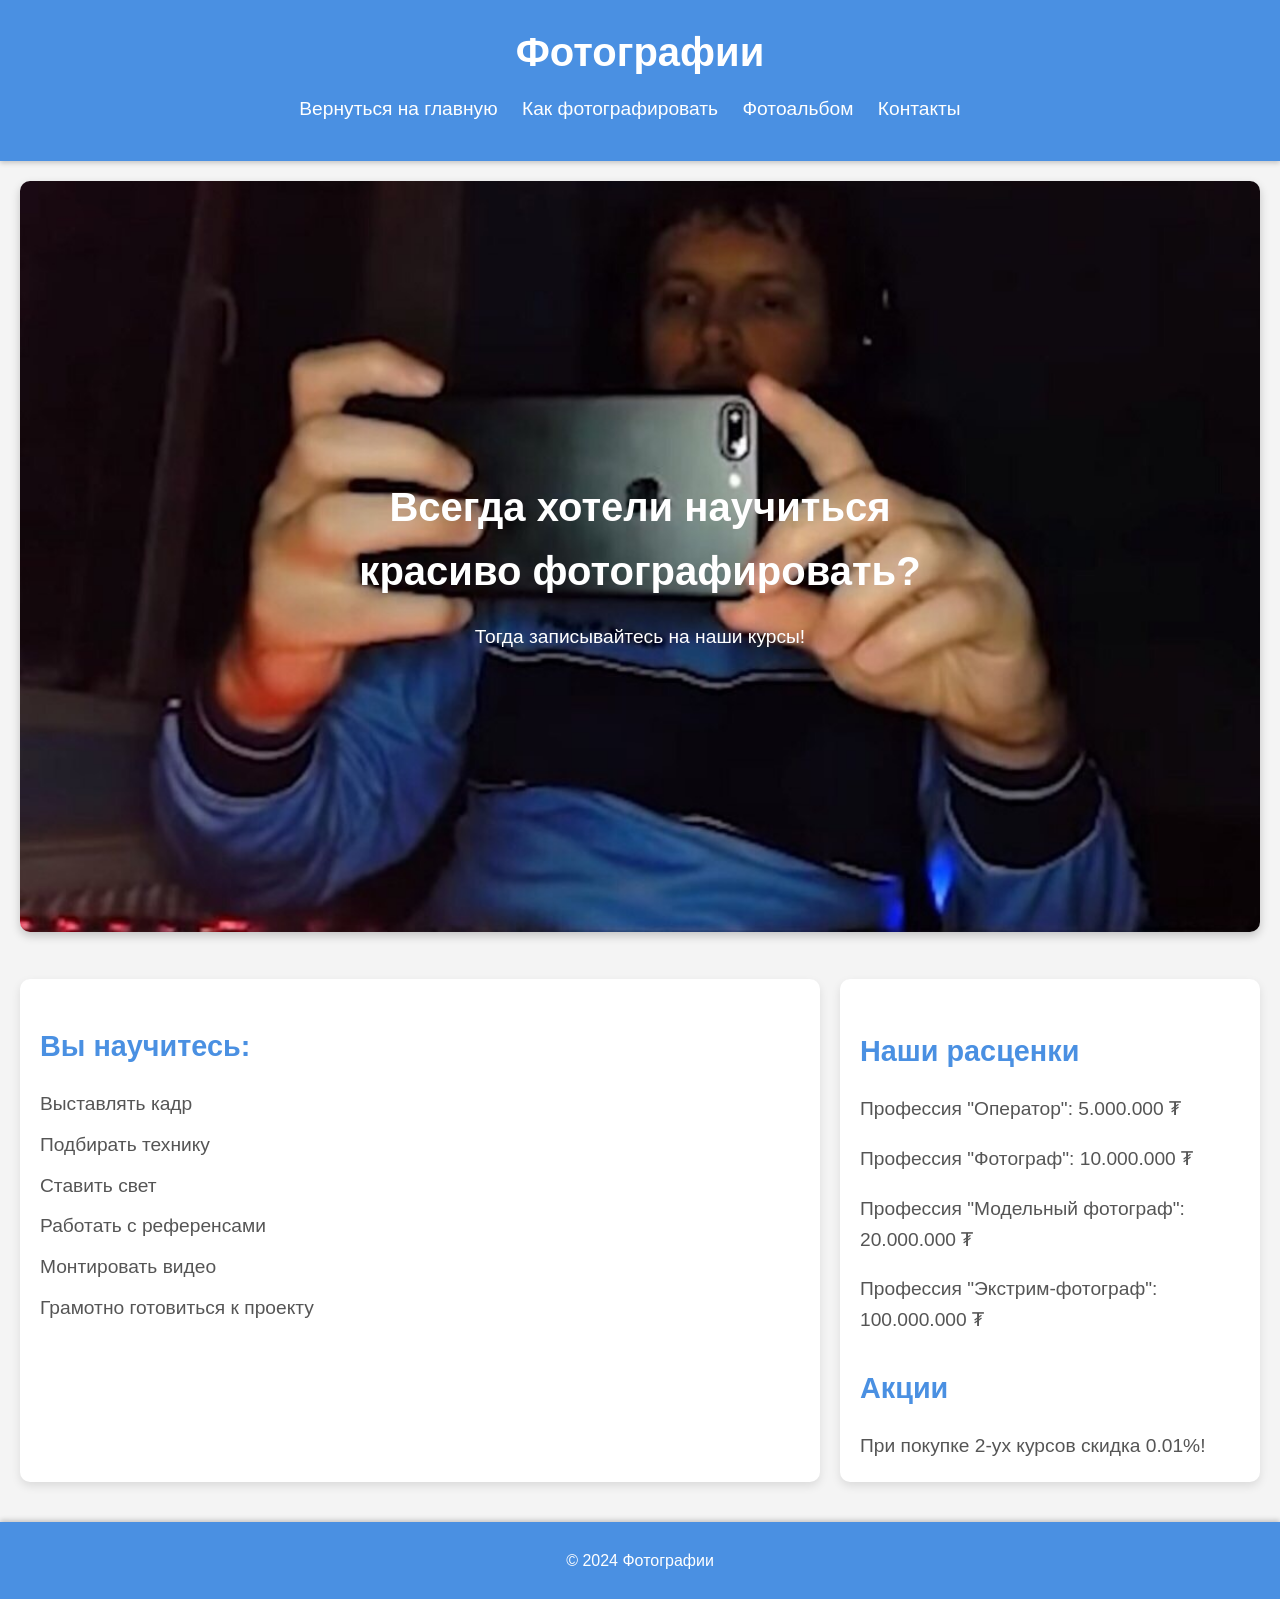
==== commit f8a221fa: "я устал боссс" ====
--- a/index.html
+++ b/index.html
@@ -11,7 +11,8 @@
         <h1>Фотографии</h1>
         <nav>
             <ul>
-                <li><a href="index.html">Как фотографировать</a></li>
+                <li><a href="index.html">Вернуться на главную</a></li>
+                <li><a href="guide.html">Как фотографировать</a></li>
                 <li><a href="photoalbum.html">Фотоальбом</a></li>
                 <li><a href="contacts.html">Контакты</a></li>
             </ul>
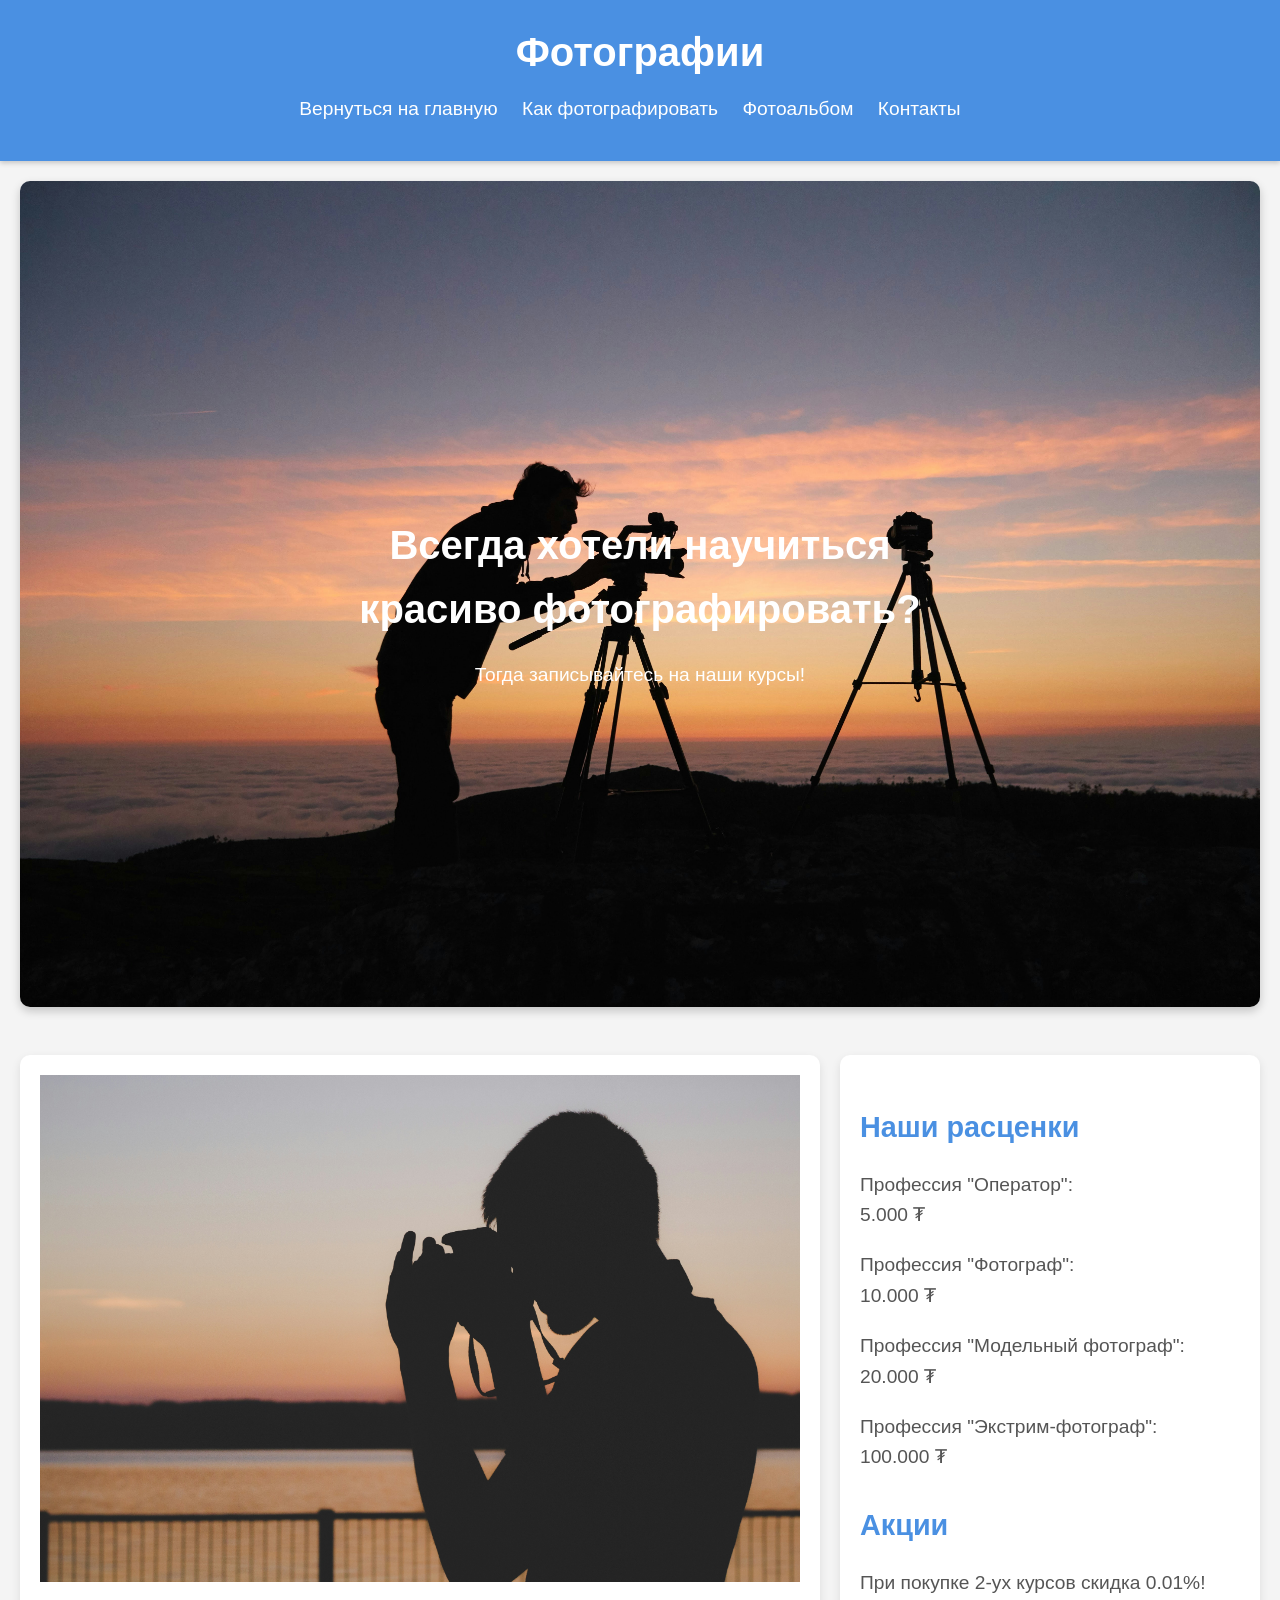
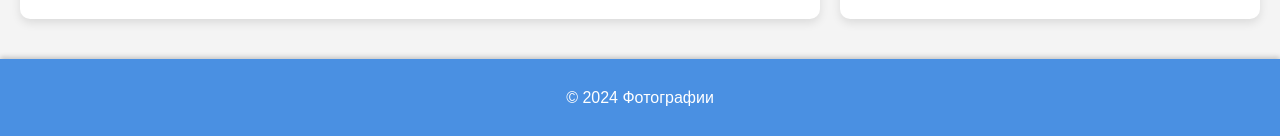
==== commit b3ea5974: "pizdec_blyat" ====
--- a/index.html
+++ b/index.html
@@ -1,16 +1,26 @@
 <!DOCTYPE html>
 <html lang="ru">
 <head>
+    <!-- Устанавливаем кодировку документа -->
     <meta charset="UTF-8">
+    <!-- Устанавливаем адаптивный дизайн для мобильных устройств -->
     <meta name="viewport" content="width=device-width, initial-scale=1.0">
+    <!-- Заголовок страницы -->
     <title>Фотоальбом</title>
+    <!-- Подключаем внешний CSS файл для стилей -->
     <link rel="stylesheet" href="style_index.css">
+    <!-- Иконка сайта -->
+    <link rel="icon" type="image\png" href="img\icon.png">
 </head>
 <body>
+   
     <header>
+     
         <h1>Фотографии</h1>
+     
         <nav>
             <ul>
+                <!-- Ссылки на другие страницы сайта -->
                 <li><a href="index.html">Вернуться на главную</a></li>
                 <li><a href="guide.html">Как фотографировать</a></li>
                 <li><a href="photoalbum.html">Фотоальбом</a></li>
@@ -18,42 +28,54 @@
             </ul>
         </nav>
     </header>
+    
     <main>
+        <!-- Секция с главным фото и текстом -->
         <div class="hero">
+           
             <img src="img/main_photo.jpg" alt="главное фото">
+            
             <div class="hero-text">
                 <h1>Всегда хотели научиться красиво фотографировать?</h1>
                 <p>Тогда записывайтесь на наши курсы!</p>
             </div>
         </div>
+        <!-- Секция с двумя колонками -->
         <div class="columns">
+            <!-- Первая колонка с информацией о курсах -->
             <article class="about">
-                <h2>Вы научитесь:</h2>
-                <ul>
-                    <li>Выставлять кадр</li>
-                    <li>Подбирать технику</li>
-                    <li>Ставить свет</li>
-                    <li>Работать с референсами</li>
-                    <li>Монтировать видео</li>
-                    <li>Грамотно готовиться к проекту</li>
-                </ul>
+                <section class="about-image">
+                    <img src="img/about_photo.jpg" alt="О нашем курсе">
+                    <section class="about-text">
+                        <h1>О нашем курсе</h1>
+                        <p>Наш курс по фотографии – это не просто теория и техника. Это практический опыт и творческий подход. Вы научитесь видеть мир по-новому, получите советы от профессионалов и поделитесь опытом с другими участниками. Курс подойдет как новичкам, так и опытным фотографам, которые хотят развить свои навыки.</p>
+                    </section>
+                </section>
             </article>
-
+            <!-- Вторая колонка с информацией о ценах и акциях -->
             <aside class="sidebar">
                 <h3>Наши расценки</h3>
-                <p>Профессия "Оператор": 5.000.000 &#8366;</p>
-                <p>Профессия "Фотограф": 10.000.000 &#8366;</p>
-                <p>Профессия "Модельный фотограф": 20.000.000 &#8366;</p>
-                <p>Профессия "Экстрим-фотограф": 100.000.000 &#8366;</p>
+                <p>Профессия "Оператор": <br>
+                    5.000 &#8366;</p>
+                <p>Профессия "Фотограф": <br>
+                    10.000 &#8366;</p>
+                <p>Профессия "Модельный фотограф": <br>
+                    20.000 &#8366;</p>
+                <p>Профессия "Экстрим-фотограф": <br>
+                    100.000 &#8366;</p>
                 <h3>Акции</h3>
                 <p>При покупке 2-ух курсов скидка 0.01%!</p>
             </aside>
         </div>
     </main>
+    
     <footer>
+        <!-- Копирайт -->
         <p>&copy; 2024 Фотографии</p>
     </footer>
+    <!-- Сообщение для пользователей с отключенным JavaScript -->
     <noscript>
         <p>Пожалуйста, включите JavaScript</p>
     </noscript>
-</body>+</body>
+</html>
--- a/style_index.css
+++ b/style_index.css
@@ -98,20 +98,72 @@
     flex-wrap: wrap;
 }
 
-.about, .sidebar {
+.about {
     background-color: #fff;
     padding: 20px;
     border-radius: 10px;
     box-shadow: 0 4px 10px rgba(0, 0, 0, 0.1);
     margin-bottom: 20px;
-}
-
-.about {
     flex: 2;
     margin-right: 20px;
+    position: relative;
+}
+
+.about-image {
+    position: relative;
+    width: 100%;
+    height: auto;
+    box-sizing: border-box;
+}
+
+.about-image img {
+    width: 100%;
+    height: auto;
+    display: block;
+}
+
+.about-text {
+    position: absolute;
+    top: 0;
+    left: 0;
+    width: 100%;
+    height: 100%;
+    background-color: rgba(46, 45, 45, 0.9);
+    color: white;
+    padding: 30px;
+    box-sizing: border-box;
+    opacity: 0;
+    transition: opacity 0.3s ease;
+    display: flex;
+    flex-direction: column;
+    justify-content: center;
+    align-items: center;
+    text-align: center;
+    pointer-events: none; /* Добавляем это свойство, чтобы текст не мешал наведению */
+}
+
+.about-image:hover .about-text {
+    opacity: 1;
+}
+
+.about-text h1{
+    color: #4a90e2;
+    font-size: 3.5em;
+    margin-bottom: 20px
+}
+
+.about-text p{
+    color: #ffffff;
+    font-size: 1.2em;
+    margin-bottom: 10px;
 }
 
 .sidebar {
+    background-color: #fff;
+    padding: 20px;
+    border-radius: 10px;
+    box-shadow: 0 4px 10px rgba(0, 0, 0, 0.1);
+    margin-bottom: 20px;
     flex: 1;
 }
 
@@ -159,6 +211,15 @@
     .hero-text p {
         font-size: 1em;
     }
+
+    .about-text h1{
+        font-size: 2em;
+        margin-bottom: 10px;
+    }
+    
+    .about-text p{
+        font-size: 1em;
+    }
 }
 
 @media only screen and (max-width: 480px) {
@@ -169,4 +230,13 @@
     .hero-text p {
         font-size: 0.9em;
     }
+
+    .about-text h1{
+        font-size: 1em;
+        margin-bottom: 10px;
+    }
+    
+    .about-text p{
+        font-size: 0.5em;
+    }
 }
